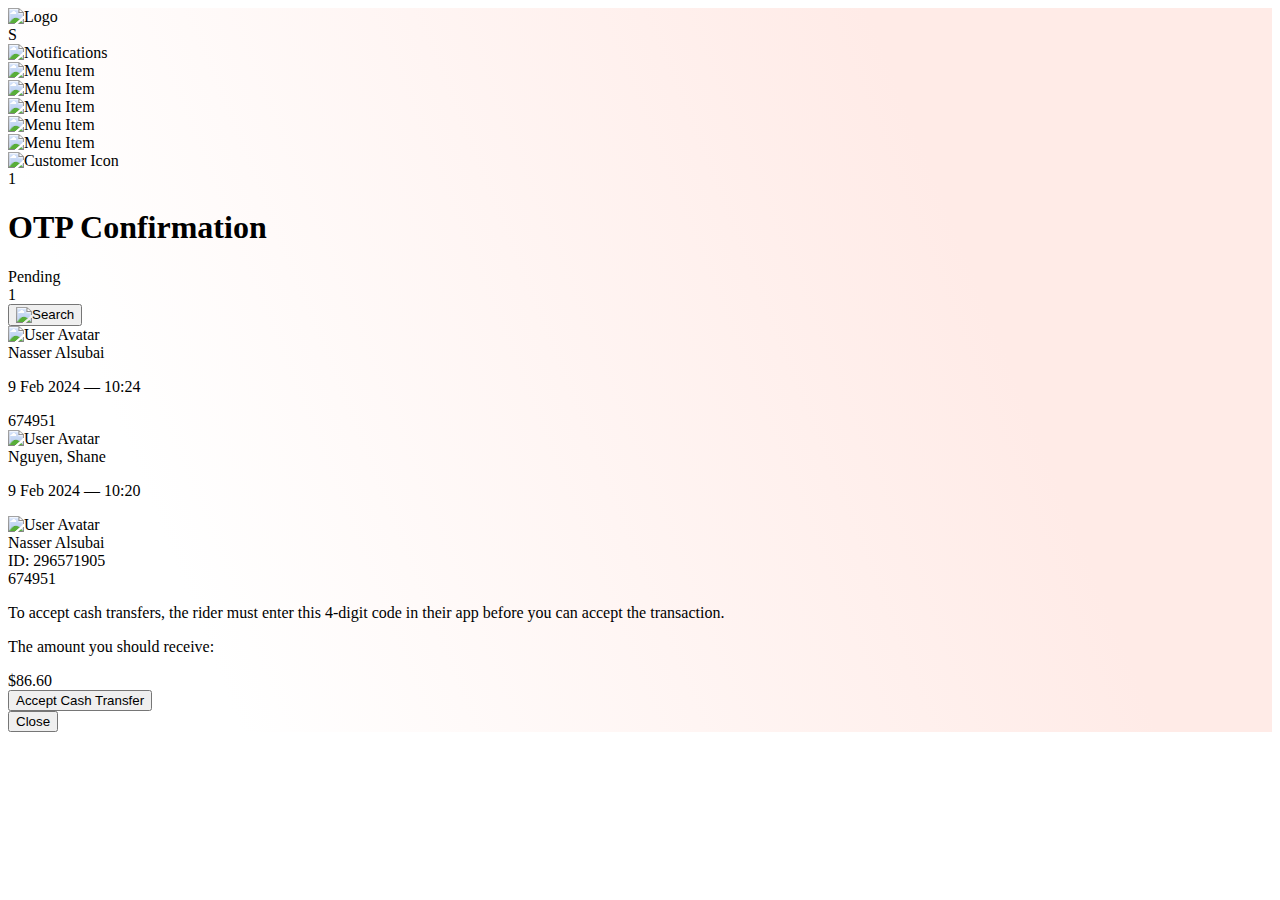
==== index1.html @ 0114129f "Create index1.html" ====
<!DOCTYPE html>
<html lang="en" data-colors-mode="light-mode">
<head>
  <meta charset="UTF-8" />
  <script src="https://cdn.tailwindcss.com"></script>
  <style>
    /* Custom gradient since Tailwind doesn't support dynamic gradients out of the box */
    .otp-gradient {
      background: linear-gradient(68deg, rgba(255, 255, 255, 1) 15%, rgba(255, 235, 231, 1) 74%);
    }
  </style>
</head>
<body class="font-dm-sans">
  <div class="otp-confirmation flex w-[1194px] otp-gradient">
    <!-- Navigation Section -->
    <nav class="navigation inline-flex flex-col h-[834px] justify-between p-4">
      <div class="logo flex w-16 h-16 items-center justify-center bg-white rounded-full">
        <img src="img/logo.svg" alt="Logo" class="w-8 h-8" />
      </div>
      <div class="other-links inline-flex flex-col gap-2 p-2 bg-white rounded-full">
        <div class="frame flex w-12 h-12 items-center justify-center bg-[url('./img/frame-8.png')] bg-cover bg-center rounded-full">
          <span class="text-black-100 text-headline font-medium opacity-0">S</span>
        </div>
        <div class="notifications relative flex w-12 h-12 items-center justify-center bg-black-10 rounded-full">
          <img src="img/notifications.svg" alt="Notifications" class="w-5 h-5" />
          <div class="absolute top-0 left-[34px] w-3 h-3 bg-semantic-red-100 border-2 border-white rounded-full"></div>
        </div>
      </div>
      <div class="main-menu absolute top-[245px] left-4 inline-flex flex-col items-center gap-2 p-2 bg-black-100 rounded-full">
        <div class="menu-item flex w-12 h-12 items-center justify-center bg-white-20 rounded-round-5">
          <img src="img/item-icon-4.svg" alt="Menu Item" class="w-5 h-5" />
        </div>
        <div class="menu-item flex w-12 h-12 items-center justify-center bg-white-20 rounded-round-5">
          <img src="img/item-icon.svg" alt="Menu Item" class="w-5 h-5" />
        </div>
        <div class="menu-item flex w-12 h-12 items-center justify-center bg-white-20 rounded-round-5">
          <img src="img/image.svg" alt="Menu Item" class="w-5 h-5" />
        </div>
        <div class="menu-item flex w-12 h-12 items-center justify-center bg-white-20 rounded-round-5">
          <img src="img/item-icon-3.svg" alt="Menu Item" class="w-5 h-5" />
        </div>
        <div class="menu-item flex w-12 h-12 items-center justify-center bg-white-20 rounded-round-5">
          <img src="img/item-icon-2.svg" alt="Menu Item" class="w-5 h-5" />
        </div>
        <div class="customer-display relative flex w-12 h-12 items-center justify-center bg-brand-orange-100 rounded-round-5">
          <img src="img/item-icon-5.svg" alt="Customer Icon" class="w-5 h-5" />
          <div class="absolute top-[-4px] left-8 flex min-w-4 h-5 items-center justify-center bg-semantic-red-100 border-2 border-black-100 rounded-full text-white text-caption-bold font-bold">1</div>
        </div>
      </div>
    </nav>

    <!-- Main Content Section -->
    <main class="frame-2 flex flex-col flex-1">
      <header class="header flex items-center gap-[282px] p-6 pr-4 bg-transparent">
        <h1 class="title text-black-100 text-title-1 font-bold">OTP Confirmation</h1>
      </header>
      <div class="frame-3 flex pr-4 rounded-3xl overflow-hidden">
        <!-- Left Panel: OTP List -->
        <section class="messages-left flex flex-col w-80 h-[722px] gap-6 p-4 bg-white-60 overflow-hidden">
          <div class="messages-title flex items-center gap-4 px-4">
            <div class="title-label flex items-center gap-2 flex-1">
              <span class="unread text-black-100 text-headline font-medium">Pending</span>
              <div class="element-wrapper flex min-w-4 h-4 items-center justify-center bg-black-100 rounded-full text-white text-caption-bold font-bold">1</div>
            </div>
            <div class="right-section flex w-12 h-12">
              <button class="search-button flex w-12 h-12 items-center justify-center rounded-full">
                <div class="iconic-buttons-large flex w-12 h-12 items-center justify-center border border-black-10 rounded-full">
                  <img src="img/search.svg" alt="Search" class="w-6 h-6" />
                </div>
              </button>
            </div>
          </div>
          <div class="otp-lists flex flex-col gap-2 py-3 bg-white-100 border-b border-black-10">
            <article class="otp-item flex items-center gap-2 px-4">
              <img src="img/ellipse-38-5.png" alt="User Avatar" class="w-10 h-10 object-cover" />
              <div class="otp-details flex flex-col flex-1">
                <div class="text-black-100 text-body-bold font-medium">Nasser Alsubai</div>
                <p class="text-black-60 text-caption-normal">9 Feb 2024 — 10:24</p>
              </div>
              <div class="w-2 h-2 bg-semantic-red-100 rounded-full"></div>
              <div class="text-black-100 text-body-bold font-medium">674951</div>
            </article>
            <article class="otp-item flex items-center gap-2 px-4">
              <img src="img/ellipse-38-3.png" alt="User Avatar" class="w-10 h-10 object-cover" />
              <div class="otp-details flex flex-col flex-1">
                <div class="text-black-100 text-body-bold font-medium">Nguyen, Shane</div>
                <p class="text-black-60 text-caption-normal">9 Feb 2024 — 10:20</p>
              </div>
            </article>
            <!-- Additional OTP items follow the same pattern -->
          </div>
        </section>

        <!-- Right Panel: OTP Details -->
        <section class="messages-right flex flex-col items-center justify-center gap-8 px-20 flex-1 bg-white-100 border-l border-black-10">
          <div class="user-info flex flex-col items-center gap-2 w-full">
            <img src="img/image.png" alt="User Avatar" class="w-30 h-30 object-cover" />
            <div class="user-details flex flex-col items-center w-full">
              <div class="text-black-100 text-title-3 font-bold">Nasser Alsubai</div>
              <div class="text-black-60 text-body-normal">ID: 296571905</div>
            </div>
          </div>
          <div class="otp-info flex flex-col items-center gap-4 w-full">
            <div class="otp-code-display text-brand-orange-100 text-title-1 font-bold">674951</div>
            <p class="text-black-100 text-body-normal text-center">To accept cash transfers, the rider must enter this 4-digit code in their app before you can accept the transaction.</p>
          </div>
          <div class="transaction-details flex flex-col items-center gap-4 w-full">
            <div class="amount-info flex flex-col w-full">
              <p class="text-black-100 text-body-normal text-center">The amount you should receive:</p>
              <div class="text-black-100 text-title-1 font-bold text-center">$86.60</div>
            </div>
            <button class="standard-buttons flex h-12 items-center justify-center gap-2 px-8 bg-black-5 rounded-full text-black-40 dark:text-dark-mode-text-40 text-button-large font-bold">Accept Cash Transfer</button>
          </div>
          <div class="simple-btn absolute top-4 left-4 flex h-12 items-center gap-2">
            <button class="simple-button text-black-100 dark:text-dark-mode-text-100 text-body-link-bold font-medium underline">Close</button>
          </div>
        </section>
      </div>
    </main>
  </div>
</body>
</html>
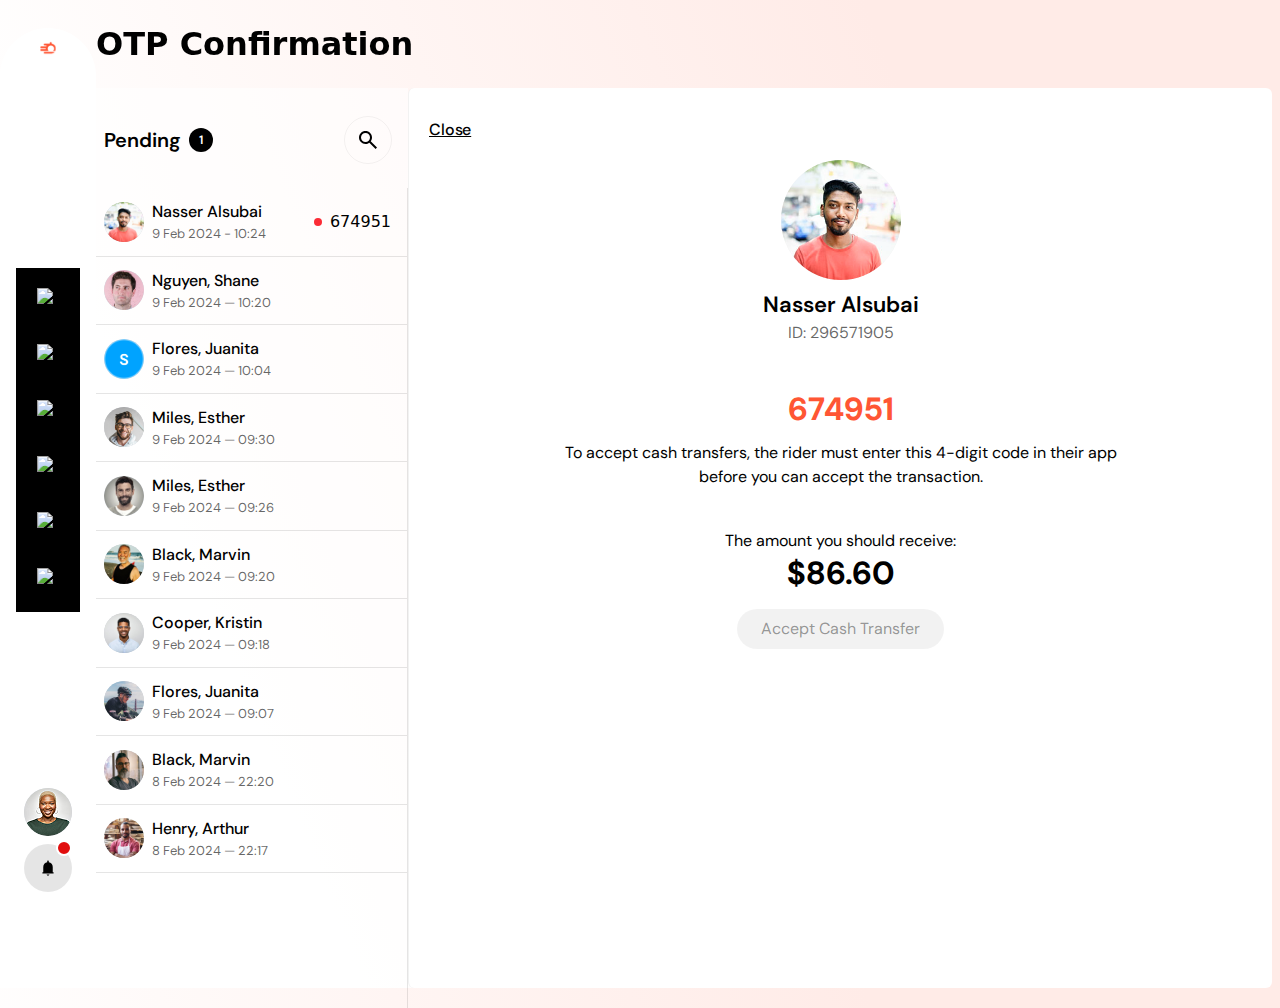
==== commit 367d3bdf: "Update index1.html" ====
--- a/index1.html
+++ b/index1.html
@@ -1,122 +1,705 @@
 <!DOCTYPE html>
-<html lang="en" data-colors-mode="light-mode">
+<html>
 <head>
-  <meta charset="UTF-8" />
-  <script src="https://cdn.tailwindcss.com"></script>
-  <style>
-    /* Custom gradient since Tailwind doesn't support dynamic gradients out of the box */
-    .otp-gradient {
-      background: linear-gradient(68deg, rgba(255, 255, 255, 1) 15%, rgba(255, 235, 231, 1) 74%);
-    }
-  </style>
+  <meta charset="UTF-8">
+  <meta name="viewport" content="width=device-width, initial-scale=1.0">
+  <link rel="preconnect" href="https://fonts.googleapis.com">
+  <link rel="preconnect" href="https://fonts.gstatic.com" crossorigin>
+  <link href="https://fonts.googleapis.com/css2?family=DM+Sans:ital,opsz,wght@0,9..40,100..1000;1,9..40,100..1000&display=swap" rel="stylesheet">
 </head>
-<body class="font-dm-sans">
-  <div class="otp-confirmation flex w-[1194px] otp-gradient">
-    <!-- Navigation Section -->
-    <nav class="navigation inline-flex flex-col h-[834px] justify-between p-4">
-      <div class="logo flex w-16 h-16 items-center justify-center bg-white rounded-full">
-        <img src="img/logo.svg" alt="Logo" class="w-8 h-8" />
+<style>
+  /*! tailwindcss v4.0.12 | MIT License | https://tailwindcss.com */
+  @layer theme, base, components, utilities;
+  @layer theme {
+    :root, :host {
+      --font-sans: ui-sans-serif, system-ui, sans-serif, "Apple Color Emoji", "Segoe UI Emoji", "Segoe UI Symbol", "Noto Color Emoji";
+      --font-mono: ui-monospace, SFMono-Regular, Menlo, Monaco, Consolas, "Liberation Mono", "Courier New", monospace;
+      --color-red-500: oklch(0.637 0.237 25.331);
+      --color-gray-100: oklch(0.967 0.003 264.542);
+      --color-gray-300: oklch(0.872 0.01 258.338);
+      --color-gray-800: oklch(0.278 0.033 256.848);
+      --color-black: #000;
+      --color-white: #fff;
+      --spacing: 0.25rem;
+      --text-xs: 0.75rem;
+      --text-xs--line-height: calc(1 / 0.75);
+      --text-base: 1rem;
+      --text-base--line-height: calc(1.5 / 1);
+      --text-2xl: 1.5rem;
+      --text-2xl--line-height: calc(2 / 1.5);
+      --font-weight-medium: 500;
+      --font-weight-semibold: 600;
+      --font-weight-bold: 700;
+      --radius-md: 0.375rem;
+      --radius-2xl: 1rem;
+      --default-transition-duration: 150ms;
+      --default-transition-timing-function: cubic-bezier(0.4, 0, 0.2, 1);
+      --default-font-family: var(--font-sans);
+      --default-font-feature-settings: var(--font-sans--font-feature-settings);
+      --default-font-variation-settings: var(--font-sans--font-variation-settings);
+      --default-mono-font-family: var(--font-mono);
+      --default-mono-font-feature-settings: var(--font-mono--font-feature-settings);
+      --default-mono-font-variation-settings: var(--font-mono--font-variation-settings);
+    }
+  }
+  @layer base {
+    *, ::after, ::before, ::backdrop, ::file-selector-button {
+      box-sizing: border-box;
+      margin: 0;
+      padding: 0;
+      border: 0 solid;
+    }
+    html, :host {
+      line-height: 1.5;
+      -webkit-text-size-adjust: 100%;
+      tab-size: 4;
+      font-family: var(--default-font-family, ui-sans-serif, system-ui, sans-serif, "Apple Color Emoji", "Segoe UI Emoji", "Segoe UI Symbol", "Noto Color Emoji");
+      font-feature-settings: var(--default-font-feature-settings, normal);
+      font-variation-settings: var(--default-font-variation-settings, normal);
+      -webkit-tap-highlight-color: transparent;
+    }
+    body {
+      line-height: inherit;
+    }
+    hr {
+      height: 0;
+      color: inherit;
+      border-top-width: 1px;
+    }
+    abbr:where([title]) {
+      -webkit-text-decoration: underline dotted;
+      text-decoration: underline dotted;
+    }
+    h1, h2, h3, h4, h5, h6 {
+      font-size: inherit;
+      font-weight: inherit;
+    }
+    a {
+      color: inherit;
+      -webkit-text-decoration: inherit;
+      text-decoration: inherit;
+    }
+    b, strong {
+      font-weight: bolder;
+    }
+    code, kbd, samp, pre {
+      font-family: var(--default-mono-font-family, ui-monospace, SFMono-Regular, Menlo, Monaco, Consolas, "Liberation Mono", "Courier New", monospace);
+      font-feature-settings: var(--default-mono-font-feature-settings, normal);
+      font-variation-settings: var(--default-mono-font-variation-settings, normal);
+      font-size: 1em;
+    }
+    small {
+      font-size: 80%;
+    }
+    sub, sup {
+      font-size: 75%;
+      line-height: 0;
+      position: relative;
+      vertical-align: baseline;
+    }
+    sub {
+      bottom: -0.25em;
+    }
+    sup {
+      top: -0.5em;
+    }
+    table {
+      text-indent: 0;
+      border-color: inherit;
+      border-collapse: collapse;
+    }
+    :-moz-focusring {
+      outline: auto;
+    }
+    progress {
+      vertical-align: baseline;
+    }
+    summary {
+      display: list-item;
+    }
+    ol, ul, menu {
+      list-style: none;
+    }
+    img, svg, video, canvas, audio, iframe, embed, object {
+      display: block;
+      vertical-align: middle;
+    }
+    img, video {
+      max-width: 100%;
+      height: auto;
+    }
+    button, input, select, optgroup, textarea, ::file-selector-button {
+      font: inherit;
+      font-feature-settings: inherit;
+      font-variation-settings: inherit;
+      letter-spacing: inherit;
+      color: inherit;
+      border-radius: 0;
+      background-color: transparent;
+      opacity: 1;
+    }
+    :where(select:is([multiple], [size])) optgroup {
+      font-weight: bolder;
+    }
+    :where(select:is([multiple], [size])) optgroup option {
+      padding-inline-start: 20px;
+    }
+    ::file-selector-button {
+      margin-inline-end: 4px;
+    }
+    ::placeholder {
+      opacity: 1;
+      color: color-mix(in oklab, currentColor 50%, transparent);
+    }
+    textarea {
+      resize: vertical;
+    }
+    ::-webkit-search-decoration {
+      -webkit-appearance: none;
+    }
+    ::-webkit-date-and-time-value {
+      min-height: 1lh;
+      text-align: inherit;
+    }
+    ::-webkit-datetime-edit {
+      display: inline-flex;
+    }
+    ::-webkit-datetime-edit-fields-wrapper {
+      padding: 0;
+    }
+    ::-webkit-datetime-edit, ::-webkit-datetime-edit-year-field, ::-webkit-datetime-edit-month-field, ::-webkit-datetime-edit-day-field, ::-webkit-datetime-edit-hour-field, ::-webkit-datetime-edit-minute-field, ::-webkit-datetime-edit-second-field, ::-webkit-datetime-edit-millisecond-field, ::-webkit-datetime-edit-meridiem-field {
+      padding-block: 0;
+    }
+    :-moz-ui-invalid {
+      box-shadow: none;
+    }
+    button, input:where([type="button"], [type="reset"], [type="submit"]), ::file-selector-button {
+      appearance: button;
+    }
+    ::-webkit-inner-spin-button, ::-webkit-outer-spin-button {
+      height: auto;
+    }
+    [hidden]:where(:not([hidden="until-found"])) {
+      display: none !important;
+    }
+  }
+  @layer utilities {
+    .pointer-events-auto { pointer-events: auto; }
+    .absolute { position: absolute; }
+    .fixed { position: fixed; }
+    .relative { position: relative; }
+    .sticky { position: sticky; }
+    .-top-1 { top: calc(var(--spacing) * -1); }
+    .top-1 { top: calc(var(--spacing) * 1); }
+    .top-16 { top: calc(var(--spacing) * 16); }
+    .-right-0 { right: calc(var(--spacing) * -0); }
+    .-right-1 { right: calc(var(--spacing) * -1); }
+    .bottom-3 { bottom: calc(var(--spacing) * 3); }
+    .left-1 { left: calc(var(--spacing) * 1); }
+    .left-1\/2 { left: calc(1/2 * 100%); }
+    .z-10 { z-index: 10; }
+    .z-11 { z-index: 11; }
+    .z-20 { z-index: 20; }
+    .mx-auto { margin-inline: auto; }
+    .mt-1 { margin-top: calc(var(--spacing) * 1); }
+    .mt-6 { margin-top: calc(var(--spacing) * 6); }
+    .mt-8 { margin-top: calc(var(--spacing) * 8); }
+    .mr-2 { margin-right: calc(var(--spacing) * 2); }
+    .mb-2 { margin-bottom: calc(var(--spacing) * 2); }
+    .mb-4 { margin-bottom: calc(var(--spacing) * 4); }
+    .mb-5 { margin-bottom: calc(var(--spacing) * 5); }
+    .ml-2 { margin-left: calc(var(--spacing) * 2); }
+    .ml-auto { margin-left: auto; }
+    .block { display: block; }
+    .flex { display: flex; }
+    .hidden { display: none; }
+    .table { display: table; }
+    .h-2 { height: calc(var(--spacing) * 2); }
+    .h-4 { height: calc(var(--spacing) * 4); }
+    .h-4\.5 { height: calc(var(--spacing) * 4.5); }
+    .h-6 { height: calc(var(--spacing) * 6); }
+    .h-8 { height: calc(var(--spacing) * 8); }
+    .h-10 { height: calc(var(--spacing) * 10); }
+    .h-12 { height: calc(var(--spacing) * 12); }
+    .h-15 { height: calc(var(--spacing) * 15); }
+    .h-16 { height: calc(var(--spacing) * 16); }
+    .h-\[48px\] { height: 48px; }
+    .h-\[120px\] { height: 120px; }
+    .h-\[calc\(100\%-3rem\)\] { height: calc(100% - 3rem); }
+    .h-auto { height: auto; }
+    .h-full { height: 100%; }
+    .h-screen { height: 100vh; }
+    .min-h-screen { min-height: 100vh; }
+    .w-2 { width: calc(var(--spacing) * 2); }
+    .w-4 { width: calc(var(--spacing) * 4); }
+    .w-4\.5 { width: calc(var(--spacing) * 4.5); }
+    .w-6 { width: calc(var(--spacing) * 6); }
+    .w-8 { width: calc(var(--spacing) * 8); }
+    .w-10 { width: calc(var(--spacing) * 10); }
+    .w-12 { width: calc(var(--spacing) * 12); }
+    .w-16 { width: calc(var(--spacing) * 16); }
+    .w-\[48px\] { width: 48px; }
+    .w-\[95\%\] { width: 95%; }
+    .w-\[120px\] { width: 120px; }
+    .w-auto { width: auto; }
+    .w-full { width: 100%; }
+    .max-w-\[100vw\] { max-width: 100vw; }
+    .max-w-\[600px\] { max-width: 600px; }
+    .min-w-0 { min-width: calc(var(--spacing) * 0); }
+    .min-w-4 { min-width: calc(var(--spacing) * 4); }
+    .flex-1 { flex: 1; }
+    .flex-shrink { flex-shrink: 1; }
+    .flex-shrink-0 { flex-shrink: 0; }
+    .flex-grow { flex-grow: 1; }
+    .border-collapse { border-collapse: collapse; }
+    .-translate-x-1 { --tw-translate-x: calc(var(--spacing) * -1); translate: var(--tw-translate-x) var(--tw-translate-y); }
+    .-translate-x-1\/2 { --tw-translate-x: calc(calc(1/2 * 100%) * -1); translate: var(--tw-translate-x) var(--tw-translate-y); }
+    .transform { transform: var(--tw-rotate-x) var(--tw-rotate-y) var(--tw-rotate-z) var(--tw-skew-x) var(--tw-skew-y); }
+    .cursor-pointer { cursor: pointer; }
+    .resize { resize: both; }
+    .flex-col { flex-direction: column; }
+    .flex-row { flex-direction: row; }
+    .items-center { align-items: center; }
+    .justify-between { justify-content: space-between; }
+    .justify-center { justify-content: center; }
+    .gap-0 { gap: calc(var(--spacing) * 0); }
+    .gap-2 { gap: calc(var(--spacing) * 2); }
+    .gap-4 { gap: calc(var(--spacing) * 4); }
+    .gap-6 { gap: calc(var(--spacing) * 6); }
+    .space-y-0 { :where(& > :not(:last-child)) { --tw-space-y-reverse: 0; margin-block-start: calc(calc(var(--spacing) * 0) * var(--tw-space-y-reverse)); margin-block-end: calc(calc(var(--spacing) * 0) * calc(1 - var(--tw-space-y-reverse))); } }
+    .space-y-2 { :where(& > :not(:last-child)) { --tw-space-y-reverse: 0; margin-block-start: calc(calc(var(--spacing) * 2) * var(--tw-space-y-reverse)); margin-block-end: calc(calc(var(--spacing) * 2) * calc(1 - var(--tw-space-y-reverse))); } }
+    .space-y-10 { :where(& > :not(:last-child)) { --tw-space-y-reverse: 0; margin-block-start: calc(calc(var(--spacing) * 10) * var(--tw-space-y-reverse)); margin-block-end: calc(calc(var(--spacing) * 10) * calc(1 - var(--tw-space-y-reverse))); } }
+    .space-x-2 { :where(& > :not(:last-child)) { --tw-space-x-reverse: 0; margin-inline-start: calc(calc(var(--spacing) * 2) * var(--tw-space-x-reverse)); margin-inline-end: calc(calc(var(--spacing) * 2) * calc(1 - var(--tw-space-x-reverse))); } }
+    .self-start { align-self: flex-start; }
+    .truncate { overflow: hidden; text-overflow: ellipsis; white-space: nowrap; }
+    .overflow-hidden { overflow: hidden; }
+    .overflow-visible { overflow: visible; }
+    .overflow-x-hidden { overflow-x: hidden; }
+    .overflow-y-auto { overflow-y: auto; }
+    .rounded-2xl { border-radius: var(--radius-2xl); }
+    .rounded-\[24px\] { border-radius: 24px; }
+    .rounded-full { border-radius: calc(infinity * 1px); }
+    .rounded-md { border-radius: var(--radius-md); }
+    .border { border-style: var(--tw-border-style); border-width: 1px; }
+    .border-2 { border-style: var(--tw-border-style); border-width: 2px; }
+    .border-r { border-right-style: var(--tw-border-style); border-right-width: 1px; }
+    .border-b { border-bottom-style: var(--tw-border-style); border-bottom-width: 1px; }
+    .border-l { border-left-style: var(--tw-border-style); border-left-width: 1px; }
+    .border-none { --tw-border-style: none; border-style: none; }
+    .border-black { border-color: var(--color-black); }
+    .border-black\/5 { border-color: color-mix(in oklab, var(--color-black) 5%, transparent); }
+    .border-black\/10 { border-color: color-mix(in oklab, var(--color-black) 10%, transparent); }
+    .bg-\[rgba\(255\,255\,255\,1\)\] { background-color: rgba(255,255,255,1); }
+    .bg-black { background-color: var(--color-black); }
+    .bg-black\/5 { background-color: color-mix(in oklab, var(--color-black) 5%, transparent); }
+    .bg-black\/10 { background-color: color-mix(in oklab, var(--color-black) 10%, transparent); }
+    .bg-gray-300 { background-color: var(--color-gray-300); }
+    .bg-gray-800 { background-color: var(--color-gray-800); }
+    .bg-red-500 { background-color: var(--color-red-500); }
+    .bg-transparent { background-color: transparent; }
+    .bg-white { background-color: var(--color-white); }
+    .bg-white\/60 { background-color: color-mix(in oklab, var(--color-white) 60%, transparent); }
+    .object-contain { object-fit: contain; }
+    .object-cover { object-fit: cover; }
+    .p-2 { padding: calc(var(--spacing) * 2); }
+    .p-3 { padding: calc(var(--spacing) * 3); }
+    .px-4 { padding-inline: calc(var(--spacing) * 4); }
+    .px-6 { padding-inline: calc(var(--spacing) * 6); }
+    .py-2 { padding-block: calc(var(--spacing) * 2); }
+    .py-3 { padding-block: calc(var(--spacing) * 3); }
+    .pt-0 { padding-top: calc(var(--spacing) * 0); }
+    .pt-6 { padding-top: calc(var(--spacing) * 6); }
+    .pt-7 { padding-top: calc(var(--spacing) * 7); }
+    .pt-\[16px\] { padding-top: 16px; }
+    .pt-\[117px\] { padding-top: 117px; }
+    .pr-0 { padding-right: calc(var(--spacing) * 0); }
+    .pr-1 { padding-right: calc(var(--spacing) * 1); }
+    .pr-\[16px\] { padding-right: 16px; }
+    .pb-0 { padding-bottom: calc(var(--spacing) * 0); }
+    .pb-1 { padding-bottom: calc(var(--spacing) * 1); }
+    .pb-\[16px\] { padding-bottom: 16px; }
+    .pl-0 { padding-left: calc(var(--spacing) * 0); }
+    .pl-1 { padding-left: calc(var(--spacing) * 1); }
+    .pl-7 { padding-left: calc(var(--spacing) * 7); }
+    .pl-\[16px\] { padding-left: 16px; }
+    .text-center { text-align: center; }
+    .font-\[\'DM_Sans\'\] { font-family: 'DM Sans'; }
+    .font-sans { font-family: var(--font-sans); }
+    .text-2xl { font-size: var(--text-2xl); line-height: var(--tw-leading, var(--text-2xl--line-height)); }
+    .text-base { font-size: var(--text-base); line-height: var(--tw-leading, var(--text-base--line-height)); }
+    .text-xs { font-size: var(--text-xs); line-height: var(--tw-leading, var(--text-xs--line-height)); }
+    .text-\[13px\] { font-size: 13px; }
+    .text-\[16px\] { font-size: 16px; }
+    .text-\[20px\] { font-size: 20px; }
+    .text-\[22px\] { font-size: 22px; }
+    .text-\[24px\] { font-size: 24px; }
+    .text-\[32px\] { font-size: 32px; }
+    .leading-5 { --tw-leading: calc(var(--spacing) * 5); line-height: calc(var(--spacing) * 5); }
+    .leading-6 { --tw-leading: calc(var(--spacing) * 6); line-height: calc(var(--spacing) * 6); }
+    .leading-10 { --tw-leading: calc(var(--spacing) * 10); line-height: calc(var(--spacing) * 10); }
+    .leading-\[40px\] { --tw-leading: 40px; line-height: 40px; }
+    .font-bold { --tw-font-weight: var(--font-weight-bold); font-weight: var(--font-weight-bold); }
+    .font-medium { --tw-font-weight: var(--font-weight-medium); font-weight: var(--font-weight-medium); }
+    .font-semibold { --tw-font-weight: var(--font-weight-semibold); font-weight: var(--font-weight-semibold); }
+    .tracking-\[-0\.01em\] { --tw-tracking: -0.01em; letter-spacing: -0.01em; }
+    .tracking-\[3\%\] { --tw-tracking: 3%; letter-spacing: 3%; }
+    .text-\[rgba\(255\,86\,52\,1\)\] { color: rgba(255,86,52,1); }
+    .text-black { color: var(--color-black); }
+    .text-black\/40 { color: color-mix(in oklab, var(--color-black) 40%, transparent); }
+    .text-black\/60 { color: color-mix(in oklab, var(--color-black) 60%, transparent); }
+    .text-white { color: var(--color-white); }
+    .underline { text-decoration-line: underline; }
+    .shadow-lg { --tw-shadow: 0 10px 15px -3px var(--tw-shadow-color, rgb(0 0 0 / 0.1)), 0 4px 6px -4px var(--tw-shadow-color, rgb(0 0 0 / 0.1)); box-shadow: var(--tw-inset-shadow), var(--tw-inset-ring-shadow), var(--tw-ring-offset-shadow), var(--tw-ring-shadow), var(--tw-shadow); }
+    .outline { outline-style: var(--tw-outline-style); outline-width: 1px; }
+    .transition-colors { transition-property: color, background-color, border-color, outline-color, text-decoration-color, fill, stroke, --tw-gradient-from, --tw-gradient-via, --tw-gradient-to; transition-timing-function: var(--tw-ease, var(--default-transition-timing-function)); transition-duration: var(--tw-duration, var(--default-transition-duration)); }
+    .duration-300 { --tw-duration: 300ms; transition-duration: 300ms; }
+    .hover\:bg-gray-100 { &:hover { @media (hover: hover) { background-color: var(--color-gray-100); } } }
+    .hover\:text-black { &:hover { @media (hover: hover) { color: var(--color-black); } } }
+    .focus\:outline-none { &:focus { --tw-outline-style: none; outline-style: none; } }
+    .sm\:flex-row { @media (width >= 40rem) { flex-direction: row; } }
+    .md\:flex { @media (width >= 48rem) { display: flex; } }
+    .md\:h-10 { @media (width >= 48rem) { height: calc(var(--spacing) * 10); } }
+    .md\:h-\[100vh\] { @media (width >= 48rem) { height: 100vh; } }
+    .md\:h-auto { @media (width >= 48rem) { height: auto; } }
+    .md\:w-1\/2 { @media (width >= 48rem) { width: calc(1/2 * 100%); } }
+    .md\:w-10 { @media (width >= 48rem) { width: calc(var(--spacing) * 10); } }
+    .md\:w-\[320px\] { @media (width >= 48rem) { width: 320px; } }
+    .md\:w-auto { @media (width >= 48rem) { width: auto; } }
+    .md\:w-full { @media (width >= 48rem) { width: 100%; } }
+    .md\:flex-row { @media (width >= 48rem) { flex-direction: row; } }
+    .md\:space-x-2 { @media (width >= 48rem) { :where(& > :not(:last-child)) { --tw-space-x-reverse: 0; margin-inline-start: calc(calc(var(--spacing) * 2) * var(--tw-space-x-reverse)); margin-inline-end: calc(calc(var(--spacing) * 2) * calc(1 - var(--tw-space-x-reverse))); } } }
+    .md\:px-5 { @media (width >= 48rem) { padding-inline: calc(var(--spacing) * 5); } }
+    .md\:pt-\[24px\] { @media (width >= 48rem) { padding-top: 24px; } }
+    .md\:pb-\[24px\] { @media (width >= 48rem) { padding-bottom: 24px; } }
+    .md\:pl-0 { @media (width >= 48rem) { padding-left: calc(var(--spacing) * 0); } }
+    .md\:text-left { @media (width >= 48rem) { text-align: left; } }
+    .md\:text-\[32px\] { @media (width >= 48rem) { font-size: 32px; } }
+    .lg\:fixed { @media (width >= 64rem) { position: fixed; } }
+    .lg\:top-0 { @media (width >= 64rem) { top: calc(var(--spacing) * 0); } }
+    .lg\:left-0 { @media (width >= 64rem) { left: calc(var(--spacing) * 0); } }
+    .lg\:mb-5 { @media (width >= 64rem) { margin-bottom: calc(var(--spacing) * 5); } }
+    .lg\:ml-0 { @media (width >= 64rem) { margin-left: calc(var(--spacing) * 0); } }
+    .lg\:ml-20 { @media (width >= 64rem) { margin-left: calc(var(--spacing) * 20); } }
+    .lg\:flex { @media (width >= 64rem) { display: flex; } }
+    .lg\:hidden { @media (width >= 64rem) { display: none; } }
+    .lg\:h-screen { @media (width >= 64rem) { height: 100vh; } }
+    .lg\:max-h-screen { @media (width >= 64rem) { max-height: 100vh; } }
+    .lg\:w-auto { @media (width >= 64rem) { width: auto; } }
+    .lg\:flex-col { @media (width >= 64rem) { flex-direction: column; } }
+    .lg\:flex-row { @media (width >= 64rem) { flex-direction: row; } }
+    .lg\:gap-0 { @media (width >= 64rem) { gap: calc(var(--spacing) * 0); } }
+    .lg\:overflow-hidden { @media (width >= 64rem) { overflow: hidden; } }
+    .lg\:bg-none { @media (width >= 64rem) { background-image: none; } }
+  }
+  .background1 { background: linear-gradient(67.75deg, #FFFFFF 19.18%, #FFEBE7 75.31%); }
+  .bg2 { background: rgba(225, 14, 14, 1); }
+  .bg3 { background: rgba(255, 86, 52, 1); }
+  @property --tw-translate-x { syntax: "*"; inherits: false; initial-value: 0; }
+  @property --tw-translate-y { syntax: "*"; inherits: false; initial-value: 0; }
+  @property --tw-translate-z { syntax: "*"; inherits: false; initial-value: 0; }
+  @property --tw-rotate-x { syntax: "*"; inherits: false; initial-value: rotateX(0); }
+  @property --tw-rotate-y { syntax: "*"; inherits: false; initial-value: rotateY(0); }
+  @property --tw-rotate-z { syntax: "*"; inherits: false; initial-value: rotateZ(0); }
+  @property --tw-skew-x { syntax: "*"; inherits: false; initial-value: skewX(0); }
+  @property --tw-skew-y { syntax: "*"; inherits: false; initial-value: skewY(0); }
+  @property --tw-space-y-reverse { syntax: "*"; inherits: false; initial-value: 0; }
+  @property --tw-space-x-reverse { syntax: "*"; inherits: false; initial-value: 0; }
+  @property --tw-border-style { syntax: "*"; inherits: false; initial-value: solid; }
+  @property --tw-leading { syntax: "*"; inherits: false; }
+  @property --tw-font-weight { syntax: "*"; inherits: false; }
+  @property --tw-tracking { syntax: "*"; inherits: false; }
+  @property --tw-shadow { syntax: "*"; inherits: false; initial-value: 0 0 #0000; }
+  @property --tw-shadow-color { syntax: "*"; inherits: false; }
+  @property --tw-inset-shadow { syntax: "*"; inherits: false; initial-value: 0 0 #0000; }
+  @property --tw-inset-shadow-color { syntax: "*"; inherits: false; }
+  @property --tw-ring-color { syntax: "*"; inherits: false; }
+  @property --tw-ring-shadow { syntax: "*"; inherits: false; initial-value: 0 0 #0000; }
+  @property --tw-inset-ring-color { syntax: "*"; inherits: false; }
+  @property --tw-inset-ring-shadow { syntax: "*"; inherits: false; initial-value: 0 0 #0000; }
+  @property --tw-ring-inset { syntax: "*"; inherits: false; }
+  @property --tw-ring-offset-width { syntax: "<length>"; inherits: false; initial-value: 0px; }
+  @property --tw-ring-offset-color { syntax: "*"; inherits: false; initial-value: #fff; }
+  @property --tw-ring-offset-shadow { syntax: "*"; inherits: false; initial-value: 0 0 #0000; }
+  @property --tw-outline-style { syntax: "*"; inherits: false; initial-value: solid; }
+  @property --tw-duration { syntax: "*"; inherits: false; }
+</style>
+
+<body class="font-['DM_Sans'] background1 min-h-screen w-full max-w-[100vw] overflow-x-hidden flex flex-col">
+  <div class="flex h-full flex-col lg:flex-row">
+    <!-- Sidebar -->
+    <div class="lg:w-auto md:w-full w-[95%] lg:left-0 top-1 lg:h-screen h-17 justify-between rounded-full bg-white lg:bg-none flex px-4 py-2 items-center mt-6 lg:max-h-screen lg:overflow-hidden overflow-visible lg:ml-0 ml-auto lg:flex-col sm:flex-row flex-row space-y-2 lg:space-y-0 lg:fixed sticky z-20 duration-300">
+      <div class="bg-white h-16 w-16 text-2xl font-bold rounded-full flex items-center justify-center">
+        <img src="logo.svg" alt="brandLogo" class="w-8 h-8 object-contain" style="margin-top: -30px; margin-bottom: 10px;">
       </div>
-      <div class="other-links inline-flex flex-col gap-2 p-2 bg-white rounded-full">
-        <div class="frame flex w-12 h-12 items-center justify-center bg-[url('./img/frame-8.png')] bg-cover bg-center rounded-full">
-          <span class="text-black-100 text-headline font-medium opacity-0">S</span>
-        </div>
-        <div class="notifications relative flex w-12 h-12 items-center justify-center bg-black-10 rounded-full">
-          <img src="img/notifications.svg" alt="Notifications" class="w-5 h-5" />
-          <div class="absolute top-0 left-[34px] w-3 h-3 bg-semantic-red-100 border-2 border-white rounded-full"></div>
+      <!-- Replaced Black Sidebar -->
+      <div class="black-sidebard flex flex-col items-center gap-2 p-2 rounded-[48px] bg-black tablet:flex-row tablet:bottom-8 tablet:left-1/2 tablet:-translate-x-1/2 tablet:fixed tablet:z-[1000] tablet:shadow-[0_0_32px_rgba(0,0,0,0.14)] mobile:bottom-6 mobile:max-w-[344px] mobile:w-[calc(100%-32px)] mobile:h-16 hidden lg:flex">
+        <div class="sidebar-icon w-12 h-12 rounded-full bg-white/20 flex items-center justify-center mobile:w-10 mobile:h-10">
+          <a href="#">
+            <img src='item-icon-2.svg' alt="z">
+          </a>
+        </div>
+        <div class="sidebar-icon w-12 h-12 rounded-full bg-white/20 flex items-center justify-center mobile:w-10 mobile:h-10">
+          <a href="#">
+            <img src='image.svg' alt="z">
+          </a>
+        </div>
+        <div class="sidebar-icon w-12 h-12 rounded-full bg-white/20 flex items-center justify-center mobile:w-10 mobile:h-10">
+          <a href="#">
+            <img src='item-icon-3.svg' alt="z">
+          </a>
+        </div>
+        <div class="sidebar-icon active w-12 h-12 rounded-full bg-[#ff5634] flex items-center justify-center mobile:w-10 mobile:h-10">
+          <a href="#">
+            <img src='item-icon.svg' alt="z">
+          </a>
+        </div>
+        <div class="sidebar-icon w-12 h-12 rounded-full bg-white/20 flex items-center justify-center mobile:w-10 mobile:h-10">
+          <a href="#">
+            <img src='item-icon-5.svg' alt="z">
+          </a>
+        </div>
+        <div class="sidebar-icon w-12 h-12 rounded-full bg-white/20 flex items-center justify-center mobile:w-10 mobile:h-10">
+          <a href="#">
+            <img src='item-icon-4.svg' alt="z">
+          </a>
         </div>
       </div>
-      <div class="main-menu absolute top-[245px] left-4 inline-flex flex-col items-center gap-2 p-2 bg-black-100 rounded-full">
-        <div class="menu-item flex w-12 h-12 items-center justify-center bg-white-20 rounded-round-5">
-          <img src="img/item-icon-4.svg" alt="Menu Item" class="w-5 h-5" />
-        </div>
-        <div class="menu-item flex w-12 h-12 items-center justify-center bg-white-20 rounded-round-5">
-          <img src="img/item-icon.svg" alt="Menu Item" class="w-5 h-5" />
-        </div>
-        <div class="menu-item flex w-12 h-12 items-center justify-center bg-white-20 rounded-round-5">
-          <img src="img/image.svg" alt="Menu Item" class="w-5 h-5" />
-        </div>
-        <div class="menu-item flex w-12 h-12 items-center justify-center bg-white-20 rounded-round-5">
-          <img src="img/item-icon-3.svg" alt="Menu Item" class="w-5 h-5" />
-        </div>
-        <div class="menu-item flex w-12 h-12 items-center justify-center bg-white-20 rounded-round-5">
-          <img src="img/item-icon-2.svg" alt="Menu Item" class="w-5 h-5" />
-        </div>
-        <div class="customer-display relative flex w-12 h-12 items-center justify-center bg-brand-orange-100 rounded-round-5">
-          <img src="img/item-icon-5.svg" alt="Customer Icon" class="w-5 h-5" />
-          <div class="absolute top-[-4px] left-8 flex min-w-4 h-5 items-center justify-center bg-semantic-red-100 border-2 border-black-100 rounded-full text-white text-caption-bold font-bold">1</div>
+      <div class="gap-2 p-2 rounded-full flex lg:flex-col flex-row lg:mb-5">
+        <div class="w-12 h-12 bg-gray-300 rounded-full overflow-hidden">
+          <img src="frame-8.png" alt="profile" class="w-full h-full object-cover">
+        </div>
+        <div class="w-12 h-12 bg-black/10 rounded-full relative flex items-center justify-center">
+          <img src="notifications.svg" alt="Notification">
+          <span class="absolute -top-1 -right-0 bg2 text-white text-xs border-2 w-4 h-4 flex items-center justify-center rounded-full"></span>
         </div>
       </div>
-    </nav>
+    </div>
 
-    <!-- Main Content Section -->
-    <main class="frame-2 flex flex-col flex-1">
-      <header class="header flex items-center gap-[282px] p-6 pr-4 bg-transparent">
-        <h1 class="title text-black-100 text-title-1 font-bold">OTP Confirmation</h1>
-      </header>
-      <div class="frame-3 flex pr-4 rounded-3xl overflow-hidden">
-        <!-- Left Panel: OTP List -->
-        <section class="messages-left flex flex-col w-80 h-[722px] gap-6 p-4 bg-white-60 overflow-hidden">
-          <div class="messages-title flex items-center gap-4 px-4">
-            <div class="title-label flex items-center gap-2 flex-1">
-              <span class="unread text-black-100 text-headline font-medium">Pending</span>
-              <div class="element-wrapper flex min-w-4 h-4 items-center justify-center bg-black-100 rounded-full text-white text-caption-bold font-bold">1</div>
-            </div>
-            <div class="right-section flex w-12 h-12">
-              <button class="search-button flex w-12 h-12 items-center justify-center rounded-full">
-                <div class="iconic-buttons-large flex w-12 h-12 items-center justify-center border border-black-10 rounded-full">
-                  <img src="img/search.svg" alt="Search" class="w-6 h-6" />
-                </div>
-              </button>
+    <!-- Main Content -->
+    <div class="flex flex-grow flex-col h-full lg:ml-20">
+      <!-- Pending Transactions -->
+      <div id="mainHeader" class="h-full w-full pt-[16px] md:pt-[24px] pr-[16px] md:pb-[24px] pb-[16px] pl-[16px] lg:top-0 top-16 sticky block z-11 bg-transparent transition-colors duration-300">
+        <h2 class="font-bold md:text-[32px] text-[24px] leading-[40px] tracking-[3%] font-sans text-center md:text-left">
+          OTP Confirmation
+        </h2>
+      </div>
+      <div class="h-screen gap-0 rounded-[24px] pr-0 flex flex-col md:flex-row min-h-screen ml-2 mr-2 mx-auto">
+        <!-- Sidebar (Sticky on Left) -->
+        <div class="w-full md:w-[320px] h-screen md:h-[100vh] gap-2 pt-7 pr-0 pb-1 pl-0 bg-white/60 sticky z-10">
+          <!-- Header with Pending and Search -->
+          <div class="flex justify-between w-full md:w-[320px] h-12 gap-2 px-4" id="headerSection">
+            <h3 class="font-semibold flex items-center gap-2 text-[20px]">
+              Pending
+              <span class="bg-black text-white text-xs w-6 h-6 flex items-center justify-center rounded-full">1</span>
+            </h3>
+            <div class="w-[48px] h-[48px] border border-black/5 rounded-full flex items-center justify-center hidden md:flex cursor-pointer" id="searchBtn">
+              <img src="searcc.svg" alt="search" class="w-4.5 h-4.5">
             </div>
           </div>
-          <div class="otp-lists flex flex-col gap-2 py-3 bg-white-100 border-b border-black-10">
-            <article class="otp-item flex items-center gap-2 px-4">
-              <img src="img/ellipse-38-5.png" alt="User Avatar" class="w-10 h-10 object-cover" />
-              <div class="otp-details flex flex-col flex-1">
-                <div class="text-black-100 text-body-bold font-medium">Nasser Alsubai</div>
-                <p class="text-black-60 text-caption-normal">9 Feb 2024 — 10:24</p>
-              </div>
-              <div class="w-2 h-2 bg-semantic-red-100 rounded-full"></div>
-              <div class="text-black-100 text-body-bold font-medium">674951</div>
-            </article>
-            <article class="otp-item flex items-center gap-2 px-4">
-              <img src="img/ellipse-38-3.png" alt="User Avatar" class="w-10 h-10 object-cover" />
-              <div class="otp-details flex flex-col flex-1">
-                <div class="text-black-100 text-body-bold font-medium">Nguyen, Shane</div>
-                <p class="text-black-60 text-caption-normal">9 Feb 2024 — 10:20</p>
-              </div>
-            </article>
-            <!-- Additional OTP items follow the same pattern -->
+          <!-- Search Overlay -->
+          <div class="w-full md:w-[320px] h-12 gap-2 px-4 hidden" id="searchOverlay">
+            <div class="bg-white rounded-full shadow-lg p-2 flex items-center w-full h-full">
+              <input type="text" placeholder="Search..." class="w-full p-2 rounded-full border-none focus:outline-none">
+              <button class="ml-2 text-black/60 hover:text-black text-2xl font-bold cursor-pointer" id="searchCloseBtn">×</button>
+            </div>
           </div>
-        </section>
+          <!-- Scrollable List -->
+          <div class="w-full md:w-[320px] h-[calc(100%-3rem)] mt-6 overflow-y-auto overflow-x-hidden border-r border-black/10">
+            <div class="w-full gap-2 px-4 py-3 border-b border-black/10 flex items-center justify-between cursor-pointer hover:bg-gray-100">
+              <div class="flex items-center gap-2">
+                <div class="w-10 h-10 bg-gray-300 rounded-full overflow-hidden flex-shrink-0">
+                  <img src="nasser.png" alt="users" class="w-full h-full object-cover">
+                </div>
+                <div class="flex-1 min-w-0">
+                  <p class="font-medium truncate">Nasser Alsubai</p>
+                  <p class="text-[13px] text-black/60 truncate">9 Feb 2024 - 10:24</p>
+                </div>
+              </div>
+              <p class="font-sans font-medium text-base leading-6 flex items-center gap-2 flex-shrink-0">
+                <span class="bg-red-500 text-white text-xs w-2 h-2 flex items-center justify-center rounded-full"></span>
+                <span class="text-black">674951</span>
+              </p>
+            </div>
+            <div class="w-full gap-2 px-4 py-3 border-b border-black/10 flex items-center justify-between cursor-pointer hover:bg-gray-100">
+              <div class="flex items-center gap-2">
+                <div class="w-10 h-10 bg-gray-300 rounded-full overflow-hidden flex-shrink-0">
+                  <img src="Pro1.png" alt="users" class="w-full h-full object-cover">
+                </div>
+                <div class="flex-1 min-w-0">
+                  <p class="font-medium truncate">Nguyen, Shane</p>
+                  <p class="text-[13px] text-black/60 truncate">9 Feb 2024 — 10:20</p>
+                </div>
+              </div>
+            </div>
+            <div class="w-full gap-2 px-4 py-3 border-b border-black/10 flex items-center justify-between cursor-pointer hover:bg-gray-100">
+              <div class="flex items-center gap-2">
+                <div class="w-10 h-10 bg-gray-300 rounded-full overflow-hidden flex-shrink-0">
+                  <img src="Pro2.png" alt="" class="w-full h-full object-cover">
+                </div>
+                <div class="flex-1 min-w-0">
+                  <p class="font-medium truncate">Flores, Juanita</p>
+                  <p class="text-[13px] text-black/60 truncate">9 Feb 2024 — 10:04</p>
+                </div>
+              </div>
+            </div>
+            <div class="w-full gap-2 px-4 py-3 border-b border-black/10 flex items-center justify-between cursor-pointer hover:bg-gray-100">
+              <div class="flex items-center gap-2">
+                <div class="w-10 h-10 bg-gray-300 rounded-full overflow-hidden flex-shrink-0">
+                  <img src="Pro3.png" alt="" class="w-full h-full object-cover">
+                </div>
+                <div class="flex-1 min-w-0">
+                  <p class="font-medium truncate">Miles, Esther</p>
+                  <p class="text-[13px] text-black/60 truncate">9 Feb 2024 — 09:30</p>
+                </div>
+              </div>
+            </div>
+            <div class="w-full gap-2 px-4 py-3 border-b border-black/10 flex items-center justify-between cursor-pointer hover:bg-gray-100">
+              <div class="flex items-center gap-2">
+                <div class="w-10 h-10 bg-gray-300 rounded-full overflow-hidden flex-shrink-0">
+                  <img src="Pro4.png" alt="" class="w-full h-full object-cover">
+                </div>
+                <div class="flex-1 min-w-0">
+                  <p class="font-medium truncate">Miles, Esther</p>
+                  <p class="text-[13px] text-black/60 truncate">9 Feb 2024 — 09:26</p>
+                </div>
+              </div>
+            </div>
+            <div class="w-full gap-2 px-4 py-3 border-b border-black/10 flex items-center justify-between cursor-pointer hover:bg-gray-100">
+              <div class="flex items-center gap-2">
+                <div class="w-10 h-10 bg-gray-300 rounded-full overflow-hidden flex-shrink-0">
+                  <img src="Pro5.png" alt="" class="w-full h-full object-cover">
+                </div>
+                <div class="flex-1 min-w-0">
+                  <p class="font-medium truncate">Black, Marvin</p>
+                  <p class="text-[13px] text-black/60 truncate">9 Feb 2024 — 09:20</p>
+                </div>
+              </div>
+            </div>
+            <div class="w-full gap-2 px-4 py-3 border-b border-black/10 flex items-center justify-between cursor-pointer hover:bg-gray-100">
+              <div class="flex items-center gap-2">
+                <div class="w-10 h-10 bg-gray-300 rounded-full overflow-hidden flex-shrink-0">
+                  <img src="Pro6.png" alt="" class="w-full h-full object-cover">
+                </div>
+                <div class="flex-1 min-w-0">
+                  <p class="font-medium truncate">Cooper, Kristin</p>
+                  <p class="text-[13px] text-black/60 truncate">9 Feb 2024 — 09:18</p>
+                </div>
+              </div>
+            </div>
+            <div class="w-full gap-2 px-4 py-3 border-b border-black/10 flex items-center justify-between cursor-pointer hover:bg-gray-100">
+              <div class="flex items-center gap-2">
+                <div class="w-10 h-10 bg-gray-300 rounded-full overflow-hidden flex-shrink-0">
+                  <img src="Pro7.png" alt="" class="w-full h-full object-cover">
+                </div>
+                <div class="flex-1 min-w-0">
+                  <p class="font-medium truncate">Flores, Juanita</p>
+                  <p class="text-[13px] text-black/60 truncate">9 Feb 2024 — 09:07</p>
+                </div>
+              </div>
+            </div>
+            <div class="w-full gap-2 px-4 py-3 border-b border-black/10 flex items-center justify-between cursor-pointer hover:bg-gray-100">
+              <div class="flex items-center gap-2">
+                <div class="w-10 h-10 bg-gray-300 rounded-full overflow-hidden flex-shrink-0">
+                  <img src="Pro8.png" alt="" class="w-full h-full object-cover">
+                </div>
+                <div class="flex-1 min-w-0">
+                  <p class="font-medium truncate">Black, Marvin</p>
+                  <p class="text-[13px] text-black/60 truncate">8 Feb 2024 — 22:20</p>
+                </div>
+              </div>
+            </div>
+            <div class="w-full gap-2 px-4 py-3 border-b border-black/10 flex items-center justify-between cursor-pointer hover:bg-gray-100">
+              <div class="flex items-center gap-2">
+                <div class="w-10 h-10 bg-gray-300 rounded-full overflow-hidden flex-shrink-0">
+                  <img src="Pro9.png" alt="users" class="w-full h-full object-cover">
+                </div>
+                <div class="flex-1 min-w-0">
+                  <p class="font-medium truncate">Henry, Arthur</p>
+                  <p class="text-[13px] text-black/60 truncate">8 Feb 2024 — 22:17</p>
+                </div>
+              </div>
+            </div>
+          </div>
+        </div>
 
-        <!-- Right Panel: OTP Details -->
-        <section class="messages-right flex flex-col items-center justify-center gap-8 px-20 flex-1 bg-white-100 border-l border-black-10">
-          <div class="user-info flex flex-col items-center gap-2 w-full">
-            <img src="img/image.png" alt="User Avatar" class="w-30 h-30 object-cover" />
-            <div class="user-details flex flex-col items-center w-full">
-              <div class="text-black-100 text-title-3 font-bold">Nasser Alsubai</div>
-              <div class="text-black-60 text-body-normal">ID: 296571905</div>
+        <!-- OTP Details -->
+        <div class="flex-grow w-full md:w-1/2 h-auto rounded-md gap-2 lg:gap-0 md:px-5 border-l border-black/5 flex flex-col bg-white">
+          <button class="self-start text-black font-['DM_Sans'] font-medium text-[16px] leading-5 tracking-[-0.01em] underline mt-8 mb-5 pl-7 md:pl-0">Close</button>
+          <div class="text-center space-y-10 mx-auto max-w-[600px] flex flex-col overflow-hidden">
+            <div class="space-y-0">
+              <div class="w-[120px] h-[120px] bg-black/5 rounded-full mx-auto overflow-hidden mb-2">
+                <img src="./Pro10.png" alt="" class="w-full h-full object-cover">
+              </div>
+              <h3 class="text-[22px] font-semibold">Nasser Alsubai</h3>
+              <p class="text-black/60">ID: 296571905</p>
+            </div>
+            <div class="space-y-2">
+              <h1 class="text-[32px] font-bold text-[rgba(255,86,52,1)]">674951</h1>
+              <p class="text-black text-[16px]">
+                To accept cash transfers, the rider must enter this 4-digit code in their app before you can accept the transaction.
+              </p>
+            </div>
+            <div class="space-y-0">
+              <p class="text-[16px]">The amount you should receive:</p>
+              <p class="text-[32px] leading-10 font-bold mb-4">$86.60</p>
+              <button class="bg-black/5 text-black/40 text-4 px-6 py-2 rounded-full cursor-pointer">Accept Cash Transfer</button>
             </div>
           </div>
-          <div class="otp-info flex flex-col items-center gap-4 w-full">
-            <div class="otp-code-display text-brand-orange-100 text-title-1 font-bold">674951</div>
-            <p class="text-black-100 text-body-normal text-center">To accept cash transfers, the rider must enter this 4-digit code in their app before you can accept the transaction.</p>
-          </div>
-          <div class="transaction-details flex flex-col items-center gap-4 w-full">
-            <div class="amount-info flex flex-col w-full">
-              <p class="text-black-100 text-body-normal text-center">The amount you should receive:</p>
-              <div class="text-black-100 text-title-1 font-bold text-center">$86.60</div>
-            </div>
-            <button class="standard-buttons flex h-12 items-center justify-center gap-2 px-8 bg-black-5 rounded-full text-black-40 dark:text-dark-mode-text-40 text-button-large font-bold">Accept Cash Transfer</button>
-          </div>
-          <div class="simple-btn absolute top-4 left-4 flex h-12 items-center gap-2">
-            <button class="simple-button text-black-100 dark:text-dark-mode-text-100 text-body-link-bold font-medium underline">Close</button>
-          </div>
-        </section>
+        </div>
       </div>
-    </main>
+    </div>
+  </div>
+  <!-- Mobile Menu -->
+  <div class="md:w-auto md:h-auto h-15 gap-2 p-2 rounded-full bg-black text-white fixed bottom-3 left-1/2 transform -translate-x-1/2 p-3 rounded-full flex md:space-x-2 space-x-2 lg:hidden z-20 pointer-events-auto">
+    <a href="/dashboard" class="md:w-10 w-8 md:h-10 h-8 bg-gray-800 rounded-full flex items-center justify-center hover:bg-gray-100 transition-colors">
+      <img src="filee1.svg" alt="Dashboard">
+    </a>
+    <a href="/transactions" class="md:w-10 w-8 md:h-10 h-8 bg-gray-800 rounded-full flex items-center justify-center hover:bg-gray-100 transition-colors">
+      <img src="filee2.svg" alt="Transactions">
+    </a>
+    <a href="/users" class="md:w-10 w-8 md:h-10 h-8 bg-gray-800 rounded-full flex items-center justify-center hover:bg-gray-100 transition-colors">
+      <img src="filee3.svg" alt="Users">
+    </a>
+    <a href="/settings" class="md:w-10 w-8 md:h-10 h-8 bg-gray-800 rounded-full flex items-center justify-center hover:bg-gray-100 transition-colors">
+      <img src="filee4.svg" alt="Settings">
+    </a>
+    <a href="/reports" class="md:w-10 w-8 md:h-10 h-8 bg-gray-800 rounded-full flex items-center justify-center hover:bg-gray-100 transition-colors">
+      <img src="filee5.svg" alt="Reports">
+    </a>
+    <a href="/notifications" class="md:w-10 w-8 md:h-10 h-8 bg3 rounded-full relative flex items-center justify-center hover:bg-gray-100 transition-colors">
+      <img src="filee6.svg" alt="Notifications">
+      <span class="absolute -top-1 -right-1 bg2 text-white w-4 h-4 min-w-4 gap-0 rounded-full pt-0 pr-1 pb-0 pl-1 border-2 border-black text-xs flex items-center justify-center">1</span>
+    </a>
   </div>
 </body>
+<!-- Search JS -->
+<script>
+  document.addEventListener('DOMContentLoaded', () => {
+    const searchBtn = document.getElementById('searchBtn');
+    const headerSection = document.getElementById('headerSection');
+    const searchOverlay = document.getElementById('searchOverlay');
+    const searchCloseBtn = document.getElementById('searchCloseBtn');
+    searchBtn.addEventListener('click', () => {
+      headerSection.classList.add('hidden');
+      searchOverlay.classList.remove('hidden');
+    });
+    searchCloseBtn.addEventListener('click', () => {
+      searchOverlay.classList.add('hidden');
+      headerSection.classList.remove('hidden');
+    });
+  });
+</script>
+<!-- Scroll Effect JS -->
+<script>
+  document.addEventListener('scroll', () => {
+    const element = document.getElementById('mainHeader');
+    if (window.scrollY > 0) {
+      element.classList.remove('bg-transparent');
+      element.classList.add('bg-[rgba(255,255,255,1)]', 'rounded-2xl');
+    } else {
+      element.classList.remove('bg-[rgba(255,255,255,1)]', 'rounded-2xl');
+      element.classList.add('bg-transparent');
+    }
+  });
+</script>
 </html>
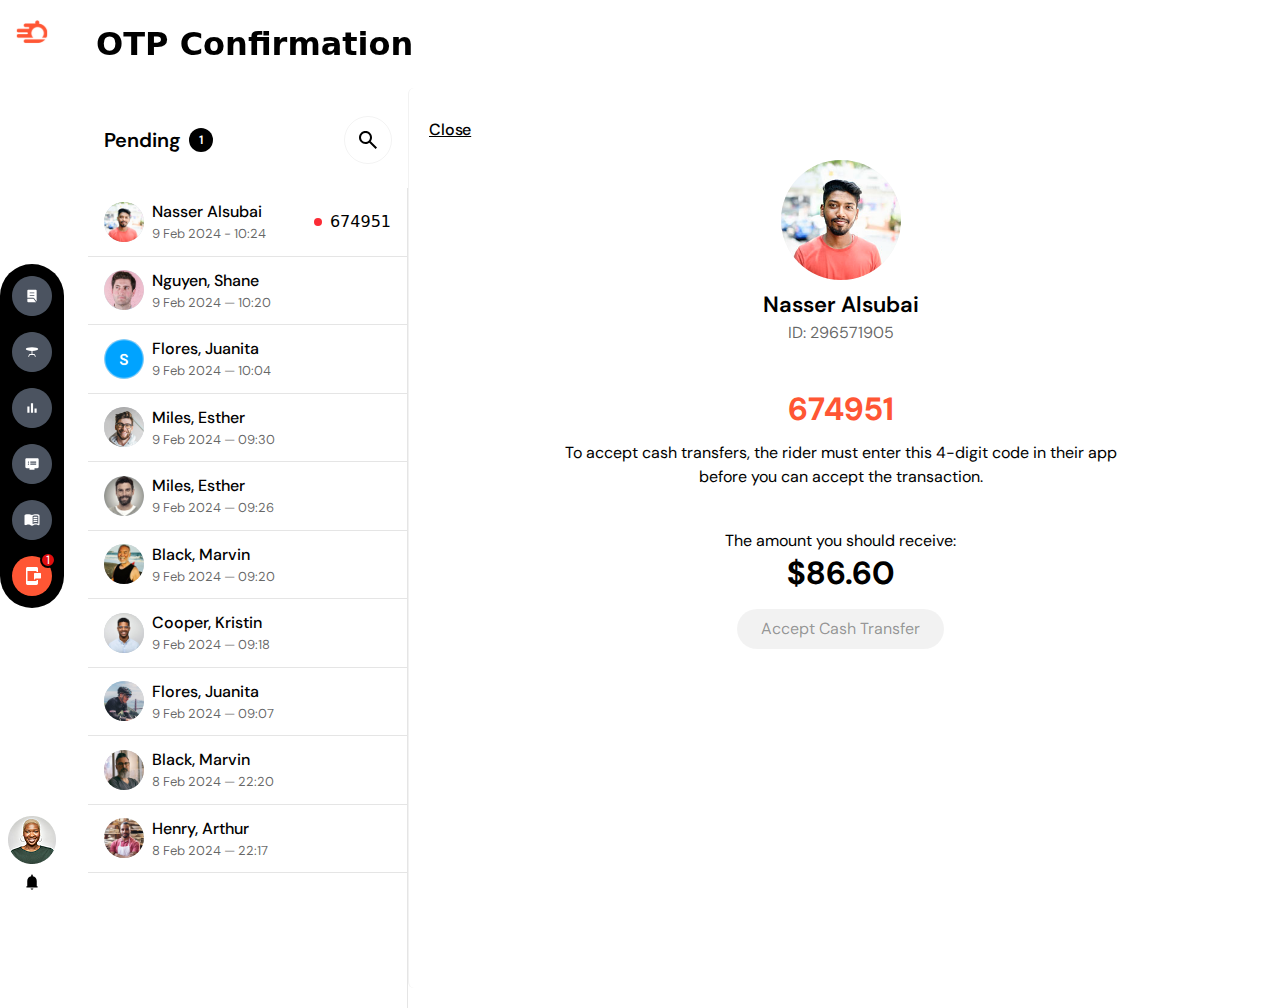
==== commit 40932f27: "Update index1.html" ====
--- a/index1.html
+++ b/index1.html
@@ -1,3 +1,4 @@
+
 <!DOCTYPE html>
 <html>
 <head>
@@ -424,53 +425,36 @@
   @property --tw-duration { syntax: "*"; inherits: false; }
 </style>
 
-<body class="font-['DM_Sans'] background1 min-h-screen w-full max-w-[100vw] overflow-x-hidden flex flex-col">
-  <div class="flex h-full flex-col lg:flex-row">
-    <!-- Sidebar -->
-    <div class="lg:w-auto md:w-full w-[95%] lg:left-0 top-1 lg:h-screen h-17 justify-between rounded-full bg-white lg:bg-none flex px-4 py-2 items-center mt-6 lg:max-h-screen lg:overflow-hidden overflow-visible lg:ml-0 ml-auto lg:flex-col sm:flex-row flex-row space-y-2 lg:space-y-0 lg:fixed sticky z-20 duration-300">
-      <div class="bg-white h-16 w-16 text-2xl font-bold rounded-full flex items-center justify-center">
-        <img src="logo.svg" alt="brandLogo" class="w-8 h-8 object-contain" style="margin-top: -30px; margin-bottom: 10px;">
-      </div>
-      <!-- Replaced Black Sidebar -->
-      <div class="black-sidebard flex flex-col items-center gap-2 p-2 rounded-[48px] bg-black tablet:flex-row tablet:bottom-8 tablet:left-1/2 tablet:-translate-x-1/2 tablet:fixed tablet:z-[1000] tablet:shadow-[0_0_32px_rgba(0,0,0,0.14)] mobile:bottom-6 mobile:max-w-[344px] mobile:w-[calc(100%-32px)] mobile:h-16 hidden lg:flex">
-        <div class="sidebar-icon w-12 h-12 rounded-full bg-white/20 flex items-center justify-center mobile:w-10 mobile:h-10">
-          <a href="#">
-            <img src='item-icon-2.svg' alt="z">
-          </a>
+<body class="flex flex-row h-full w-full bg-gradient-to-br from-white to-[#ffebe7] font-['DM_Sans'] tablet:flex-col">
+    <div class="sidebar flex h-screen w-24 flex-col items-center justify-between p-4 bg-transparent fixed left-0 top-0 bottom-0 z-[1000] tablet:flex-row tablet:h-16 tablet:w-[calc(100%-32px)] tablet:p-2 tablet:top-4 tablet:left-4 tablet:right-4 tablet:rounded-[48px] tablet:bg-white tablet:shadow-[0_0_32px_rgba(0,0,0,0.08)] mobile:p-2">
+        <div class="sidebar-logo w-16 h-16 flex items-center justify-center gap-2 rounded-full tablet:p-0">
+            <img src='logo.svg' alt="Order Status Logo">
         </div>
-        <div class="sidebar-icon w-12 h-12 rounded-full bg-white/20 flex items-center justify-center mobile:w-10 mobile:h-10">
-          <a href="#">
-            <img src='image.svg' alt="z">
-          </a>
-        </div>
-        <div class="sidebar-icon w-12 h-12 rounded-full bg-white/20 flex items-center justify-center mobile:w-10 mobile:h-10">
-          <a href="#">
-            <img src='item-icon-3.svg' alt="z">
-          </a>
-        </div>
-        <div class="sidebar-icon active w-12 h-12 rounded-full bg-[#ff5634] flex items-center justify-center mobile:w-10 mobile:h-10">
-          <a href="#">
-            <img src='item-icon.svg' alt="z">
-          </a>
-        </div>
-        <div class="sidebar-icon w-12 h-12 rounded-full bg-white/20 flex items-center justify-center mobile:w-10 mobile:h-10">
-          <a href="#">
-            <img src='item-icon-5.svg' alt="z">
-          </a>
-        </div>
-        <div class="sidebar-icon w-12 h-12 rounded-full bg-white/20 flex items-center justify-center mobile:w-10 mobile:h-10">
-          <a href="#">
-            <img src='item-icon-4.svg' alt="z">
-          </a>
-        </div>
-      </div>
-      <div class="gap-2 p-2 rounded-full flex lg:flex-col flex-row lg:mb-5">
-        <div class="w-12 h-12 bg-gray-300 rounded-full overflow-hidden">
-          <img src="frame-8.png" alt="profile" class="w-full h-full object-cover">
-        </div>
-        <div class="w-12 h-12 bg-black/10 rounded-full relative flex items-center justify-center">
-          <img src="notifications.svg" alt="Notification">
-          <span class="absolute -top-1 -right-0 bg2 text-white text-xs border-2 w-4 h-4 flex items-center justify-center rounded-full"></span>
+<div class="w-auto h-auto gap-2 p-2 rounded-full bg-black text-white hidden lg:flex flex-col space-y-2 p-3">
+        <a href="#" class="w-10 h-10 bg-gray-800 rounded-full flex items-center justify-center hover:bg-gray-100 transition-colors">
+          <img src="icon1.svg" alt="z">
+        </a>
+        <a href="#" class="w-10 h-10 bg-gray-800 rounded-full flex items-center justify-center hover:bg-gray-100 transition-colors">
+          <img src="icon2.svg" alt="z">
+        </a>
+        <a href="#" class="w-10 h-10 bg-gray-800 rounded-full flex items-center justify-center hover:bg-gray-100 transition-colors">
+          <img src="icon3.svg" alt="z">
+        </a>
+        <a href="https://day7-ruddy.vercel.app/index1.html" class="w-10 h-10 bg-gray-800 rounded-full flex items-center justify-center hover:bg-gray-100 transition-colors">
+          <img src="icon4.svg" alt="z">
+        </a>
+        <a href="#" class="w-10 h-10 bg-gray-800 rounded-full flex items-center justify-center hover:bg-gray-100 transition-colors">
+          <img src="icon5.svg" alt="z">
+        </a>
+        <a href="#" class="w-10 h-10 bg3 rounded-full relative flex items-center justify-center hover:bg-gray-100 transition-colors">
+          <img src="icon6.svg" alt="z">
+          <span class="absolute -top-1 -right-1 bg2 text-white w-4 h-4 min-w-4 gap-0 rounded-full pt-0 pr-1 pb-0 pl-1 border-2 border-black text-xs flex items-center justify-center">1</span>
+        </a>
+      </div>      
+      
+        <div class="sidebar-profile flex flex-col justify-center items-center gap-2 p-2 rounded-[48px] bg-white tablet:flex-row tablet:p-0 mobile:w-auto">
+            <img src='frame-8.png' alt="Profile">
+            <img src='notifications.svg' alt="Notification">
         </div>
       </div>
     </div>
@@ -651,23 +635,23 @@
   </div>
   <!-- Mobile Menu -->
   <div class="md:w-auto md:h-auto h-15 gap-2 p-2 rounded-full bg-black text-white fixed bottom-3 left-1/2 transform -translate-x-1/2 p-3 rounded-full flex md:space-x-2 space-x-2 lg:hidden z-20 pointer-events-auto">
-    <a href="/dashboard" class="md:w-10 w-8 md:h-10 h-8 bg-gray-800 rounded-full flex items-center justify-center hover:bg-gray-100 transition-colors">
-      <img src="filee1.svg" alt="Dashboard">
+    <a href="#" class="md:w-10 w-8 md:h-10 h-8 bg-gray-800 rounded-full flex items-center justify-center hover:bg-gray-100 transition-colors">
+      <img src="icon1.svg" alt="Dashboard">
     </a>
-    <a href="/transactions" class="md:w-10 w-8 md:h-10 h-8 bg-gray-800 rounded-full flex items-center justify-center hover:bg-gray-100 transition-colors">
-      <img src="filee2.svg" alt="Transactions">
+    <a href="#" class="md:w-10 w-8 md:h-10 h-8 bg-gray-800 rounded-full flex items-center justify-center hover:bg-gray-100 transition-colors">
+      <img src="icon2.svg" alt="Transactions">
     </a>
-    <a href="/users" class="md:w-10 w-8 md:h-10 h-8 bg-gray-800 rounded-full flex items-center justify-center hover:bg-gray-100 transition-colors">
-      <img src="filee3.svg" alt="Users">
+    <a href="#" class="md:w-10 w-8 md:h-10 h-8 bg-gray-800 rounded-full flex items-center justify-center hover:bg-gray-100 transition-colors">
+      <img src="icon3.svg" alt="Users">
     </a>
-    <a href="/settings" class="md:w-10 w-8 md:h-10 h-8 bg-gray-800 rounded-full flex items-center justify-center hover:bg-gray-100 transition-colors">
-      <img src="filee4.svg" alt="Settings">
+    <a href="https://day7-ruddy.vercel.app/index1.html" class="md:w-10 w-8 md:h-10 h-8 bg-gray-800 rounded-full flex items-center justify-center hover:bg-gray-100 transition-colors">
+      <img src="icon4.svg" alt="Settings">
     </a>
-    <a href="/reports" class="md:w-10 w-8 md:h-10 h-8 bg-gray-800 rounded-full flex items-center justify-center hover:bg-gray-100 transition-colors">
-      <img src="filee5.svg" alt="Reports">
+    <a href="#" class="md:w-10 w-8 md:h-10 h-8 bg-gray-800 rounded-full flex items-center justify-center hover:bg-gray-100 transition-colors">
+      <img src="icon5.svg" alt="Reports">
     </a>
-    <a href="/notifications" class="md:w-10 w-8 md:h-10 h-8 bg3 rounded-full relative flex items-center justify-center hover:bg-gray-100 transition-colors">
-      <img src="filee6.svg" alt="Notifications">
+    <a href="#" class="md:w-10 w-8 md:h-10 h-8 bg3 rounded-full relative flex items-center justify-center hover:bg-gray-100 transition-colors">
+      <img src="icon6.svg" alt="Notifications">
       <span class="absolute -top-1 -right-1 bg2 text-white w-4 h-4 min-w-4 gap-0 rounded-full pt-0 pr-1 pb-0 pl-1 border-2 border-black text-xs flex items-center justify-center">1</span>
     </a>
   </div>
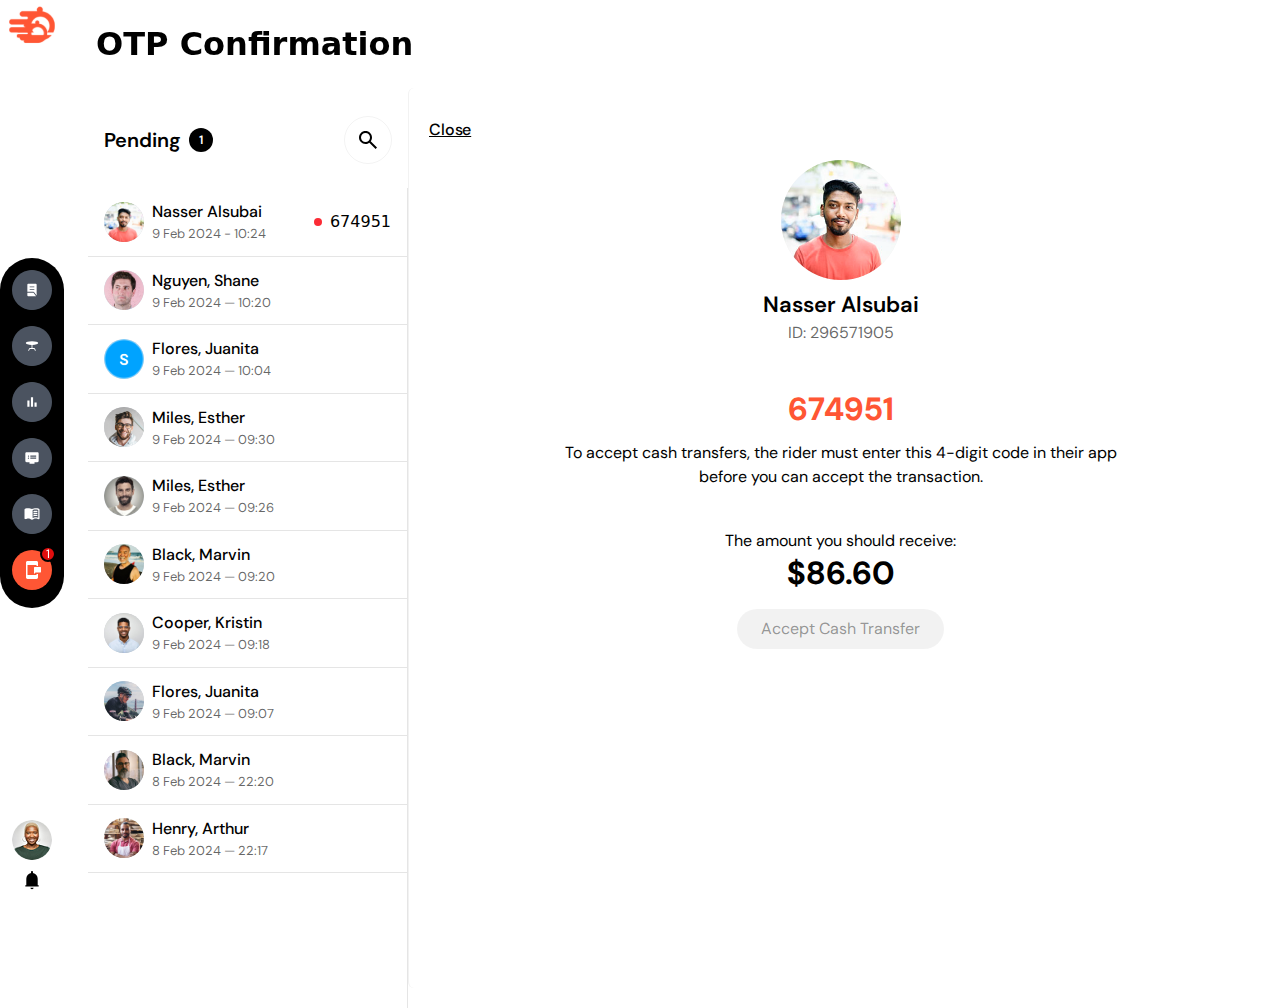
==== commit 27ca6d12: "Update index1.html" ====
--- a/index1.html
+++ b/index1.html
@@ -634,29 +634,41 @@
     </div>
   </div>
   <!-- Mobile Menu -->
-  <div class="md:w-auto md:h-auto h-15 gap-2 p-2 rounded-full bg-black text-white fixed bottom-3 left-1/2 transform -translate-x-1/2 p-3 rounded-full flex md:space-x-2 space-x-2 lg:hidden z-20 pointer-events-auto">
-    <a href="#" class="md:w-10 w-8 md:h-10 h-8 bg-gray-800 rounded-full flex items-center justify-center hover:bg-gray-100 transition-colors">
-      <img src="icon1.svg" alt="Dashboard">
-    </a>
-    <a href="#" class="md:w-10 w-8 md:h-10 h-8 bg-gray-800 rounded-full flex items-center justify-center hover:bg-gray-100 transition-colors">
-      <img src="icon2.svg" alt="Transactions">
-    </a>
-    <a href="#" class="md:w-10 w-8 md:h-10 h-8 bg-gray-800 rounded-full flex items-center justify-center hover:bg-gray-100 transition-colors">
-      <img src="icon3.svg" alt="Users">
-    </a>
-    <a href="https://day7-ruddy.vercel.app/index1.html" class="md:w-10 w-8 md:h-10 h-8 bg-gray-800 rounded-full flex items-center justify-center hover:bg-gray-100 transition-colors">
-      <img src="icon4.svg" alt="Settings">
-    </a>
-    <a href="#" class="md:w-10 w-8 md:h-10 h-8 bg-gray-800 rounded-full flex items-center justify-center hover:bg-gray-100 transition-colors">
-      <img src="icon5.svg" alt="Reports">
-    </a>
-    <a href="#" class="md:w-10 w-8 md:h-10 h-8 bg3 rounded-full relative flex items-center justify-center hover:bg-gray-100 transition-colors">
-      <img src="icon6.svg" alt="Notifications">
-      <span class="absolute -top-1 -right-1 bg2 text-white w-4 h-4 min-w-4 gap-0 rounded-full pt-0 pr-1 pb-0 pl-1 border-2 border-black text-xs flex items-center justify-center">1</span>
-    </a>
+<body class="flex flex-row h-full w-full bg-gradient-to-br from-white to-[#ffebe7] font-['DM_Sans'] tablet:flex-col">
+  <div class="sidebar flex h-screen w-24 flex-col items-center justify-between p-4 bg-transparent fixed left-0 top-0 bottom-0 z-[1000] tablet:flex-row tablet:h-20 tablet:w-[calc(100%-40px)] tablet:p-4 tablet:top-4 tablet:left-4 tablet:right-4 tablet:rounded-[48px] tablet:bg-white tablet:shadow-[0_0_32px_rgba(0,0,0,0.08)] mobile:p-2">
+    <div class="sidebar-logo w-12 h-12 flex items-center justify-center gap-2 rounded-full tablet:p-0">
+      <img src='logo.svg' alt="Order Status Logo" class="w-full h-full object-contain">
+    </div>
+    <div class="w-auto h-auto gap-2 p-2 rounded-full bg-black text-white hidden lg:flex flex-col space-y-2 p-3">
+      <a href="#" class="w-10 h-10 bg-gray-800 rounded-full flex items-center justify-center hover:bg-gray-100 transition-colors">
+        <img src="icon1.svg" alt="z">
+      </a>
+      <a href="#" class="w-10 h-10 bg-gray-800 rounded-full flex items-center justify-center hover:bg-gray-100 transition-colors">
+        <img src="icon2.svg" alt="z">
+      </a>
+      <a href="#" class="w-10 h-10 bg-gray-800 rounded-full flex items-center justify-center hover:bg-gray-100 transition-colors">
+        <img src="icon3.svg" alt="z">
+      </a>
+      <a href="https://day7-ruddy.vercel.app/index1.html" class="w-10 h-10 bg-gray-800 rounded-full flex items-center justify-center hover:bg-gray-100 transition-colors">
+        <img src="icon4.svg" alt="z">
+      </a>
+      <a href="#" class="w-10 h-10 bg-gray-800 rounded-full flex items-center justify-center hover:bg-gray-100 transition-colors">
+        <img src="icon5.svg" alt="z">
+      </a>
+      <a href="#" class="w-10 h-10 bg3 rounded-full relative flex items-center justify-center hover:bg-gray-100 transition-colors">
+        <img src="icon6.svg" alt="z">
+        <span class="absolute -top-1 -right-1 bg2 text-white w-4 h-4 min-w-4 gap-0 rounded-full pt-0 pr-1 pb-0 pl-1 border-2 border-black text-xs flex items-center justify-center">1</span>
+      </a>
+    </div>
+    <div class="sidebar-profile flex flex-col justify-center items-center gap-2 p-2 rounded-[48px] bg-white tablet:flex-row tablet:p-2 mobile:w-auto">
+      <img src='frame-8.png' alt="Profile" class="w-10 h-10 rounded-full">
+      <img src='notifications.svg' alt="Notification" class="w-6 h-6">
+    </div>
   </div>
-</body>
-<!-- Search JS -->
+
+  <!-- Rest of your content remains unchanged -->
+  <!-- ... -->
+</body><!-- Search JS -->
 <script>
   document.addEventListener('DOMContentLoaded', () => {
     const searchBtn = document.getElementById('searchBtn');
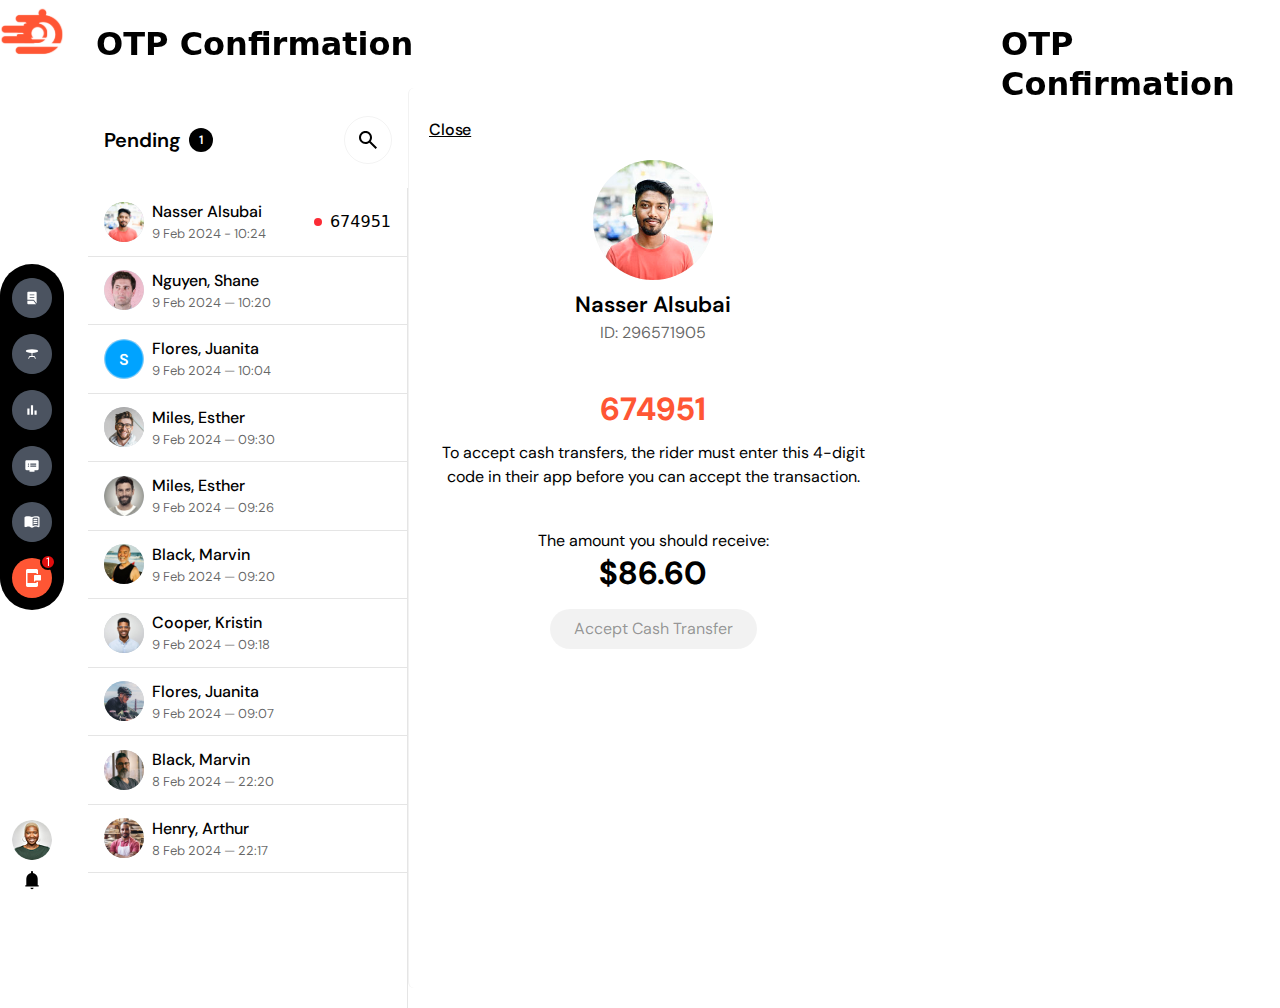
==== commit 12d6dc65: "Update index1.html" ====
--- a/index1.html
+++ b/index1.html
@@ -635,41 +635,73 @@
   </div>
   <!-- Mobile Menu -->
 <body class="flex flex-row h-full w-full bg-gradient-to-br from-white to-[#ffebe7] font-['DM_Sans'] tablet:flex-col">
-  <div class="sidebar flex h-screen w-24 flex-col items-center justify-between p-4 bg-transparent fixed left-0 top-0 bottom-0 z-[1000] tablet:flex-row tablet:h-20 tablet:w-[calc(100%-40px)] tablet:p-4 tablet:top-4 tablet:left-4 tablet:right-4 tablet:rounded-[48px] tablet:bg-white tablet:shadow-[0_0_32px_rgba(0,0,0,0.08)] mobile:p-2">
-    <div class="sidebar-logo w-12 h-12 flex items-center justify-center gap-2 rounded-full tablet:p-0">
+  <div class="sidebar flex h-screen w-24 flex-col items-center justify-between p-4 bg-transparent fixed left-0 top-0 bottom-0 z-[1000] tablet:flex-row tablet:h-16 tablet:w-[calc(100%-32px)] tablet:p-2 tablet:top-4 tablet:left-4 tablet:right-4 tablet:rounded-[48px] tablet:bg-white tablet:shadow-[0_0_32px_rgba(0,0,0,0.08)] mobile:p-2">
+    <div class="sidebar-logo w-16 h-16 flex items-center justify-center gap-2 rounded-full tablet:p-0">
       <img src='logo.svg' alt="Order Status Logo" class="w-full h-full object-contain">
     </div>
     <div class="w-auto h-auto gap-2 p-2 rounded-full bg-black text-white hidden lg:flex flex-col space-y-2 p-3">
-      <a href="#" class="w-10 h-10 bg-gray-800 rounded-full flex items-center justify-center hover:bg-gray-100 transition-colors">
+      <a href="#" class="w-10 h-10 bg-gray-800 rounded-full flex items-center justify-center hover:bg-gray-100 transition-colors mobile:w-10 mobile:h-10">
         <img src="icon1.svg" alt="z">
       </a>
-      <a href="#" class="w-10 h-10 bg-gray-800 rounded-full flex items-center justify-center hover:bg-gray-100 transition-colors">
+      <a href="#" class="w-10 h-10 bg-gray-800 rounded-full flex items-center justify-center hover:bg-gray-100 transition-colors mobile:w-10 mobile:h-10">
         <img src="icon2.svg" alt="z">
       </a>
-      <a href="#" class="w-10 h-10 bg-gray-800 rounded-full flex items-center justify-center hover:bg-gray-100 transition-colors">
+      <a href="#" class="w-10 h-10 bg-gray-800 rounded-full flex items-center justify-center hover:bg-gray-100 transition-colors mobile:w-10 mobile:h-10">
         <img src="icon3.svg" alt="z">
       </a>
-      <a href="https://day7-ruddy.vercel.app/index1.html" class="w-10 h-10 bg-gray-800 rounded-full flex items-center justify-center hover:bg-gray-100 transition-colors">
+      <a href="https://day7-ruddy.vercel.app/index1.html" class="w-10 h-10 bg-gray-800 rounded-full flex items-center justify-center hover:bg-gray-100 transition-colors mobile:w-10 mobile:h-10">
         <img src="icon4.svg" alt="z">
       </a>
-      <a href="#" class="w-10 h-10 bg-gray-800 rounded-full flex items-center justify-center hover:bg-gray-100 transition-colors">
+      <a href="#" class="w-10 h-10 bg-gray-800 rounded-full flex items-center justify-center hover:bg-gray-100 transition-colors mobile:w-10 mobile:h-10">
         <img src="icon5.svg" alt="z">
       </a>
-      <a href="#" class="w-10 h-10 bg3 rounded-full relative flex items-center justify-center hover:bg-gray-100 transition-colors">
+      <a href="#" class="w-10 h-10 bg3 rounded-full relative flex items-center justify-center hover:bg-gray-100 transition-colors mobile:w-10 mobile:h-10">
         <img src="icon6.svg" alt="z">
         <span class="absolute -top-1 -right-1 bg2 text-white w-4 h-4 min-w-4 gap-0 rounded-full pt-0 pr-1 pb-0 pl-1 border-2 border-black text-xs flex items-center justify-center">1</span>
       </a>
     </div>
-    <div class="sidebar-profile flex flex-col justify-center items-center gap-2 p-2 rounded-[48px] bg-white tablet:flex-row tablet:p-2 mobile:w-auto">
+    <div class="sidebar-profile flex flex-col justify-center items-center gap-2 p-2 rounded-[48px] bg-white tablet:flex-row tablet:p-0 mobile:w-auto">
       <img src='frame-8.png' alt="Profile" class="w-10 h-10 rounded-full">
       <img src='notifications.svg' alt="Notification" class="w-6 h-6">
     </div>
   </div>
 
-  <!-- Rest of your content remains unchanged -->
-  <!-- ... -->
-</body><!-- Search JS -->
-<script>
+  <!-- Rest of the content remains unchanged -->
+  <div class="flex flex-grow flex-col h-full lg:ml-20">
+    <!-- Main Content -->
+    <div id="mainHeader" class="h-full w-full pt-[16px] md:pt-[24px] pr-[16px] md:pb-[24px] pb-[16px] pl-[16px] lg:top-0 top-16 sticky block z-11 bg-transparent transition-colors duration-300">
+      <h2 class="font-bold md:text-[32px] text-[24px] leading-[40px] tracking-[3%] font-sans text-center md:text-left">
+        OTP Confirmation
+      </h2>
+    </div>
+    <!-- ... rest of the content ... -->
+  </div>
+
+  <!-- Mobile Menu -->
+  <div class="md:w-auto md:h-auto h-15 gap-2 p-2 rounded-full bg-black text-white fixed bottom-3 left-1/2 transform -translate-x-1/2 p-3 rounded-full flex md:space-x-2 space-x-2 lg:hidden z-20 pointer-events-auto">
+    <a href="#" class="md:w-10 w-10 md:h-10 h-10 bg-gray-800 rounded-full flex items-center justify-center hover:bg-gray-100 transition-colors">
+      <img src="icon1.svg" alt="Dashboard">
+    </a>
+    <a href="#" class="md:w-10 w-10 md:h-10 h-10 bg-gray-800 rounded-full flex items-center justify-center hover:bg-gray-100 transition-colors">
+      <img src="icon2.svg" alt="Transactions">
+    </a>
+    <a href="#" class="md:w-10 w-10 md:h-10 h-10 bg-gray-800 rounded-full flex items-center justify-center hover:bg-gray-100 transition-colors">
+      <img src="icon3.svg" alt="Users">
+    </a>
+    <a href="https://day7-ruddy.vercel.app/index1.html" class="md:w-10 w-10 md:h-10 h-10 bg-gray-800 rounded-full flex items-center justify-center hover:bg-gray-100 transition-colors">
+      <img src="icon4.svg" alt="Settings">
+    </a>
+    <a href="#" class="md:w-10 w-10 md:h-10 h-10 bg-gray-800 rounded-full flex items-center justify-center hover:bg-gray-100 transition-colors">
+      <img src="icon5.svg" alt="Reports">
+    </a>
+    <a href="#" class="md:w-10 w-10 md:h-10 h-10 bg3 rounded-full relative flex items-center justify-center hover:bg-gray-100 transition-colors">
+      <img src="icon6.svg" alt="Notifications">
+      <span class="absolute -top-1 -right-1 bg2 text-white w-4 h-4 min-w-4 gap-0 rounded-full pt-0 pr-1 pb-0 pl-1 border-2 border-black text-xs flex items-center justify-center">1</span>
+    </a>
+  </div>
+</body>
+  
+  <script>
   document.addEventListener('DOMContentLoaded', () => {
     const searchBtn = document.getElementById('searchBtn');
     const headerSection = document.getElementById('headerSection');
